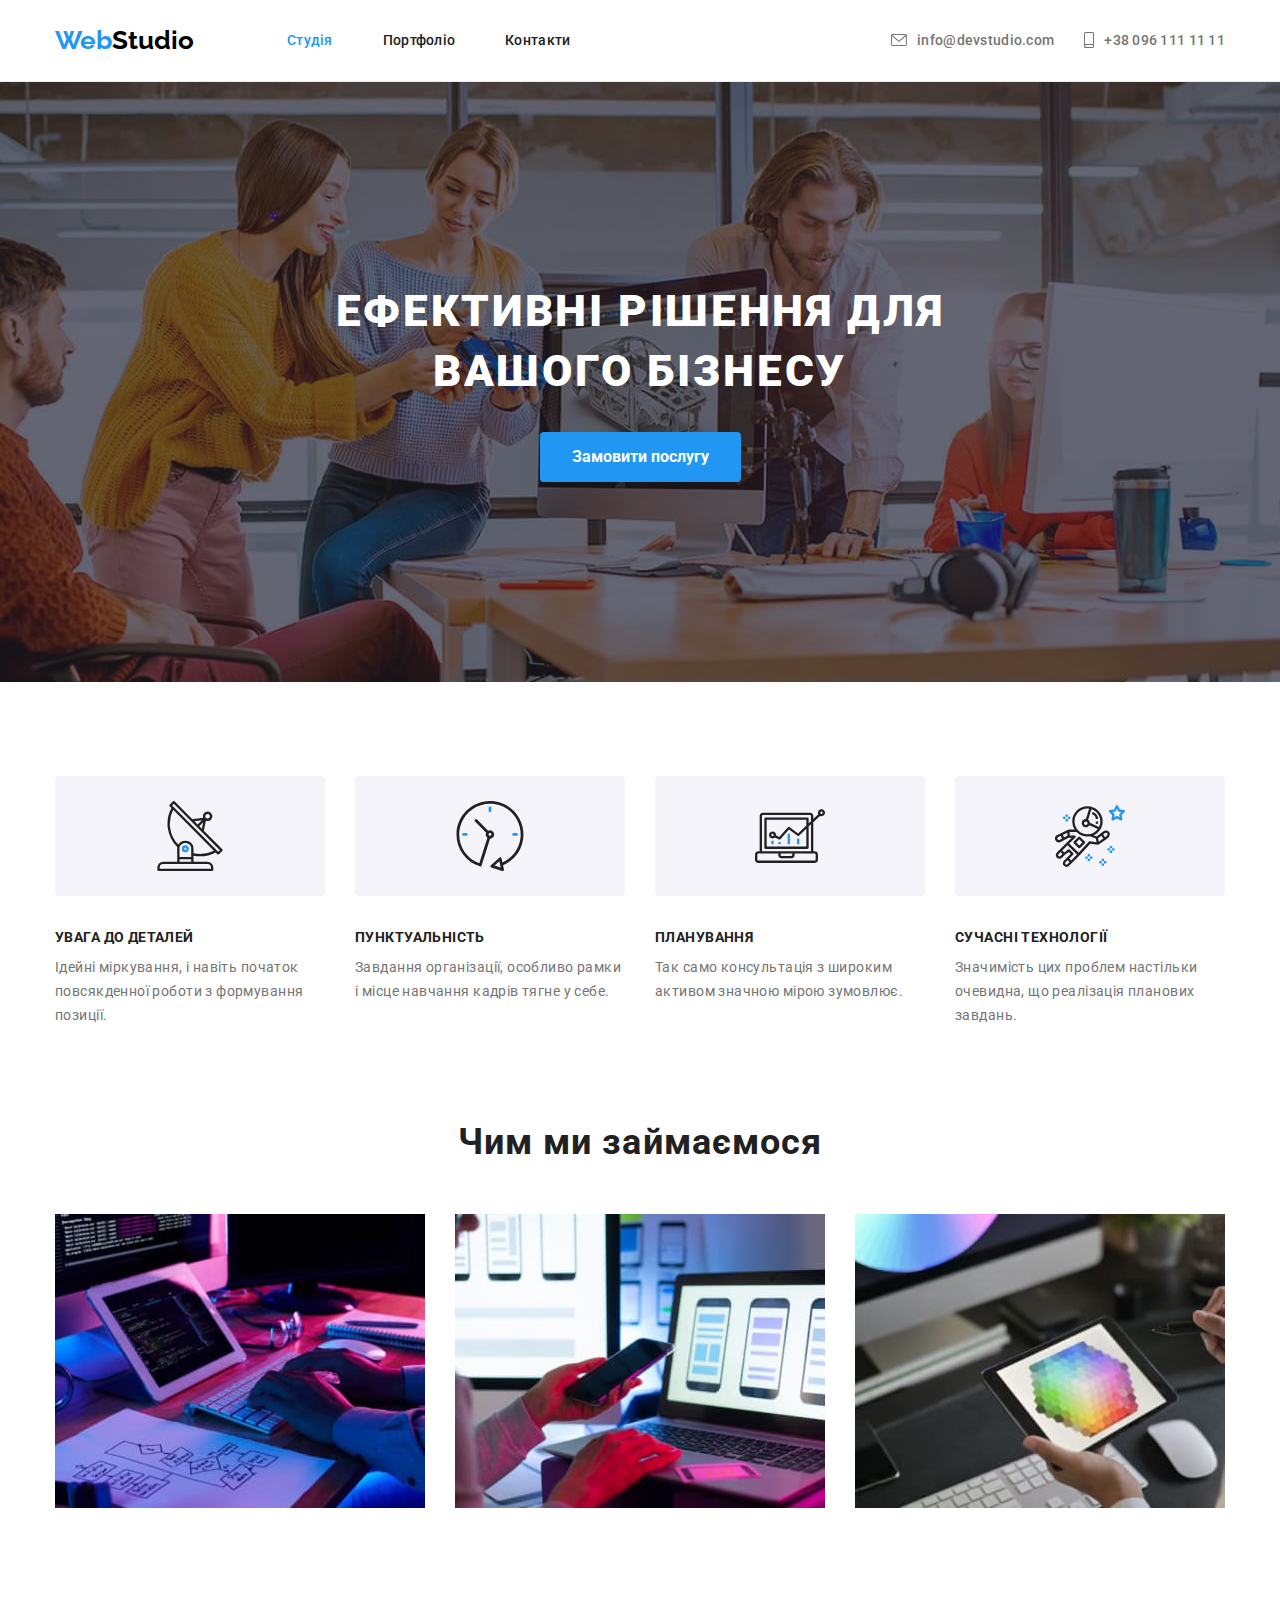
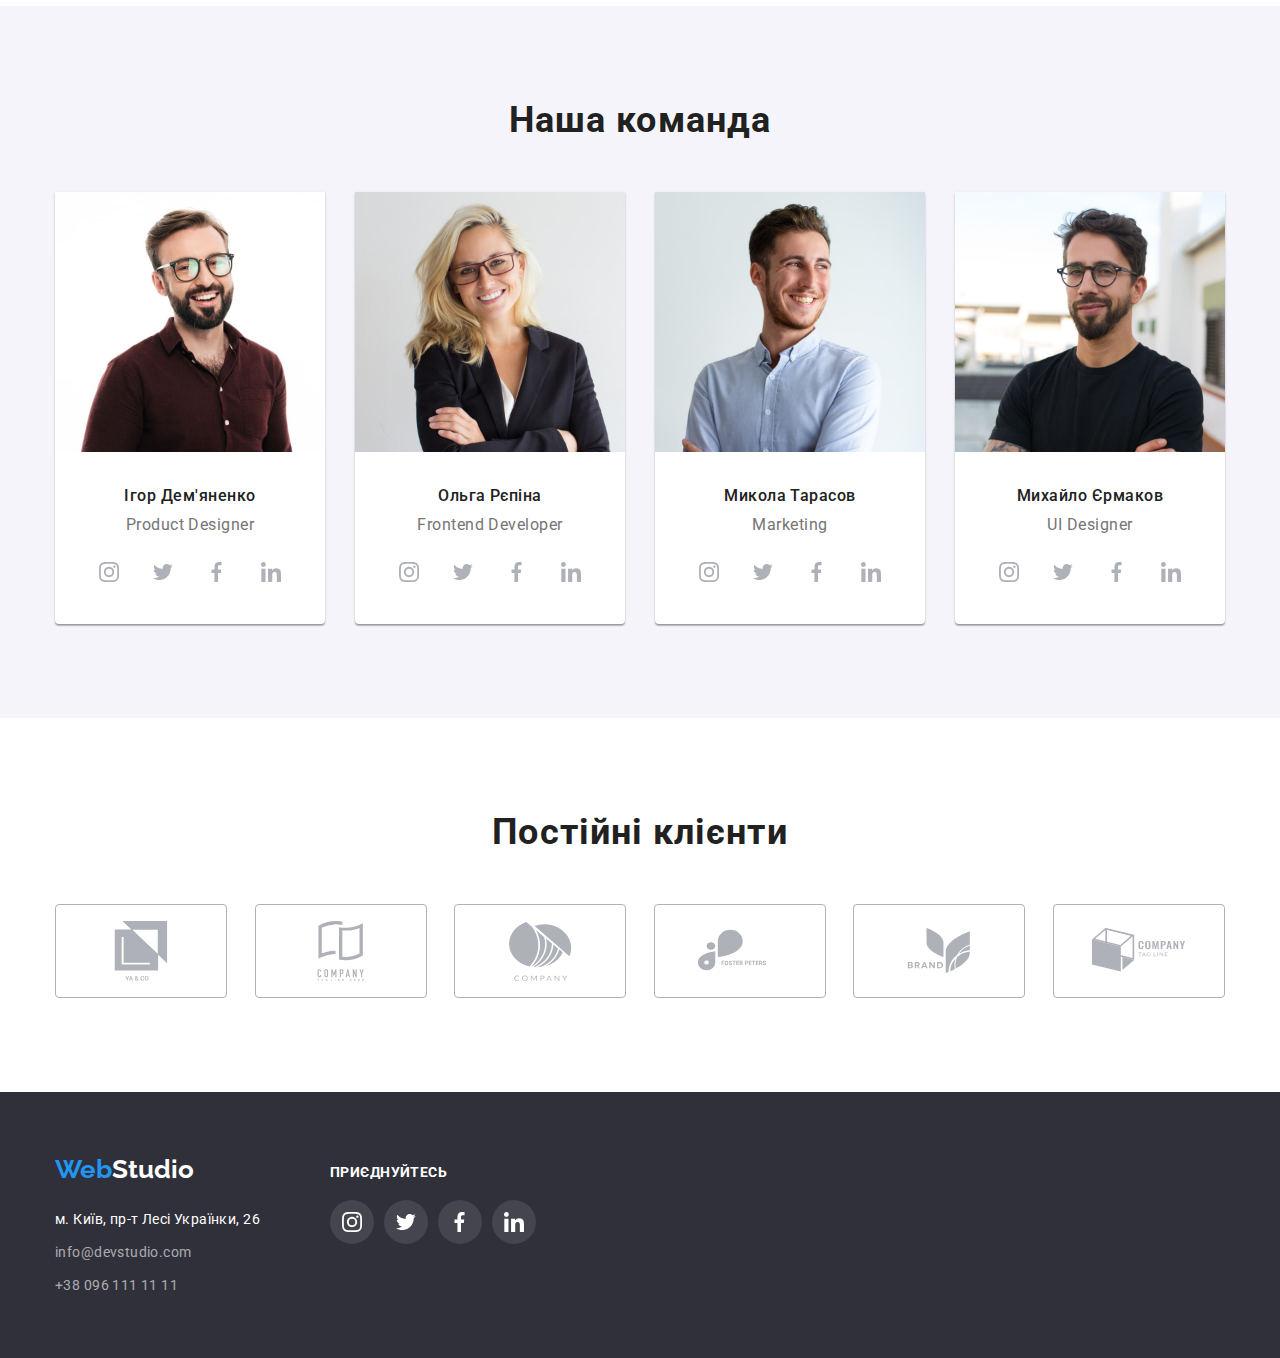
==== index.html @ ef800c25 "Добавляет предыдущие файлы" ====
<!DOCTYPE html>
<html lang="uk">
  <head>
    <meta charset="UTF-8" />
    <meta http-equiv="X-UA-Compatible" content="IE=edge" />
    <meta name="viewport" content="width=, initial-scale=1.0" />
    <title>WebStudio</title>
    <link
      href="https://fonts.googleapis.com/css2?family=Pacifico&family=Raleway:wght@700&family=Roboto:wght@400;500;700;900&display=swap"
      rel="stylesheet"
    />
    <link
      rel="stylesheet"
      href="https://cdnjs.cloudflare.com/ajax/libs/modern-normalize/1.1.0/modern-normalize.min.css"
    />
    <link rel="stylesheet" href="./css/styles.css" />
  </head>
  <body>
    <header class="header">
      <!-- Навигация -->
      <div class="header-container container">
        <nav class="nav-header">
          <a class="logo link" href="./index.html" lang="en"
            ><span>Web</span>Studio</a
          >

          <ul class="nav-site list">
            <li class="nav-items">
              <a class="link active" href="./index.html">Студія</a>
            </li>
            <li class="nav-items">
              <a class="link" href="./portfolio.html">Портфоліо</a>
            </li>
            <li class="nav-items">
              <a class="link" href="">Контакти</a>
            </li>
          </ul>
        </nav>
        <!-- Контактная информация -->
        <ul class="nav-contacts list">
          <li class="contacts-items">
            <a class="link" href="mailto:info@devstudio.com">
              <svg class="contacts-icon" width="16" height="16">
                <use href="./images/symbol-defs.svg#icon-envelope"></use>
              </svg><span>info@devstudio.com</span></a
            >
          </li>
          <li class="contacts-items">
            <a class="link" href="tel:+380961111111">
              <svg class="contacts-icon" width="10" height="16">
                <use href="./images/symbol-defs.svg#icon-smartphone"></use>
              </svg><span>+38 096 111 11 11</span></a
            >
          </li>
        </ul>
      </div>
    </header>

    <main>
      <!-- Блок Герой -->
      <section class="hero">
        <h1 class="hero-title">Ефективні рішення для<br />вашого бізнесу</h1>
        <button class="button" type="button">Замовити послугу</button>
      </section>
      <!-- Достоинства -->
      <section class="dignity-container section container">
        <h2 class="hide">Переваги</h2>

        <ul class="dignity list">
          <li class="dignity-items">
            <svg class="dignity-icons" width="270" height="120">
              <use href="./images/symbol-defs.svg#icon-antenna"></use>
            </svg>
            <h3 class="dignity-title">УВАГА ДО ДЕТАЛЕЙ</h3>
            <p class="dignity-text">
              Ідейні міркування, і навіть початок повсякденної роботи з
              формування позиції.
            </p>
          </li>
          <li class="dignity-items">
            <svg class="dignity-icons" width="270" height="120">
              <use href="./images/symbol-defs.svg#icon-clock"></use>
            </svg>
            <h3 class="dignity-title">ПУНКТУАЛЬНІСТЬ</h3>
            <p class="dignity-text">
              Завдання організації, особливо рамки і місце навчання кадрів тягне
              у себе.
            </p>
          </li>
          <li class="dignity-items">
            <svg class="dignity-icons" width="270" height="120">
              <use href="./images/symbol-defs.svg#icon-diagram"></use>
            </svg>
            <h3 class="dignity-title">ПЛАНУВАННЯ</h3>
            <p class="dignity-text">
              Так само консультація з широким активом значною мірою зумовлює.
            </p>
          </li>
          <li class="dignity-items">
            <svg class="dignity-icons" width="270" height="120">
              <use href="./images/symbol-defs.svg#icon-astronaut"></use>
            </svg>
            <h3 class="dignity-title">СУЧАСНІ ТЕХНОЛОГІЇ</h3>
            <p class="dignity-text">
              Значимість цих проблем настільки очевидна, що реалізація планових
              завдань.
            </p>
          </li>
        </ul>
      </section>
      <!-- Наша работа -->
      <section class="ourwork-container container">
        <h2 class="title">Чим ми займаємося</h2>
        <ul class="ourwork-list list">
          <li class="ourwork-items">
            <img
              src="./images/metier_1.jpg"
              alt="процес планування"
              width="370"
              height="294"
            />
          </li>
          <li class="ourwork-items">
            <img
              src="./images/metier_2.jpg"
              alt="процес створеня макету"
              width="370"
              height="294"
            />
          </li>
          <li class="ourwork-items">
            <img
              src="./images/metier_3.jpg"
              alt="процес графічного оформлення"
              width="370"
              height="294"
            />
          </li>
        </ul>
      </section>
      <!-- Наша команда -->
      <section class="ourteam section">
        <div class="ourteam-container container">
          <h2 class="ourteam-title title">Наша команда</h2>

          <ul class="ourteam-list list">
            <li class="team-items">
              <img
                src="./images/product_designer.jpg"
                alt="усміхнений молодий чоловік в окулярах с бородою"
                width="270"
                height="260"
              />
              <div class="team-about">
                <h3 class="team-name">Ігор Дем'яненко</h3>
                <p class="team-profession" lang="en">Product Designer</p>

                <ul class="team-social list">
                  <li class="social-items">
                    <a
                      href=""
                      class="team-link link-social link"
                      target="_blank"
                      rel="noreferrer noopener"
                    >
                      <svg class="social-icon team-icon" width="44" height="44">
                        <use
                          href="./images/symbol-defs.svg#icon-instagram"
                        ></use>
                      </svg>
                    </a>
                  </li>
                  <li class="social-items">
                    <a
                      href=""
                      class="team-link link-social link"
                      target="_blank"
                      rel="noreferrer noopener"
                    >
                      <svg class="social-icon team-icon" width="44" height="44">
                        <use href="./images/symbol-defs.svg#icon-Twitter"></use>
                      </svg>
                    </a>
                  </li>
                  <li class="social-items">
                    <a
                      href=""
                      class="team-link link-social link"
                      target="_blank"
                      rel="noreferrer noopener"
                    >
                      <svg class="social-icon team-icon" width="44" height="44">
                        <use
                          href="./images/symbol-defs.svg#icon-facebook"
                        ></use>
                      </svg>
                    </a>
                  </li>
                  <li class="social-items">
                    <a
                      href=""
                      class="team-link link-social link"
                      target="_blank"
                      rel="noreferrer noopener"
                    >
                      <svg class="social-icon team-icon" width="44" height="44">
                        <use
                          href="./images/symbol-defs.svg#icon-linkedin"
                        ></use>
                      </svg>
                    </a>
                  </li>
                </ul>
              </div>
            </li>
            <li class="team-items">
              <img
                src="./images/frontend_developer.jpg"
                alt="усміхнена молода дівчина в окулярах"
                width="270"
                height="260"
              />
              <div class="team-about">
                <h3 class="team-name">Ольга Рєпіна</h3>
                <p class="team-profession" lang="en">Frontend Developer</p>

                <ul class="team-social list">
                  <li class="social-items">
                    <a
                      href=""
                      class="team-link link-social link"
                      target="_blank"
                      rel="noreferrer noopener"
                    >
                      <svg class="social-icon team-icon" width="44" height="44">
                        <use
                          href="./images/symbol-defs.svg#icon-instagram"
                        ></use>
                      </svg>
                    </a>
                  </li>
                  <li class="social-items">
                    <a
                      href=""
                      class="team-link link-social link"
                      target="_blank"
                      rel="noreferrer noopener"
                    >
                      <svg class="social-icon team-icon" width="44" height="44">
                        <use href="./images/symbol-defs.svg#icon-Twitter"></use>
                      </svg>
                    </a>
                  </li>
                  <li class="social-items">
                    <a
                      href=""
                      class="team-link link-social link"
                      target="_blank"
                      rel="noreferrer noopener"
                    >
                      <svg class="social-icon team-icon" width="44" height="44">
                        <use
                          href="./images/symbol-defs.svg#icon-facebook"
                        ></use>
                      </svg>
                    </a>
                  </li>
                  <li class="social-items">
                    <a
                      href=""
                      class="team-link link-social link"
                      target="_blank"
                      rel="noreferrer noopener"
                    >
                      <svg class="social-icon team-icon" width="44" height="44">
                        <use
                          href="./images/symbol-defs.svg#icon-linkedin"
                        ></use>
                      </svg>
                    </a>
                  </li>
                </ul>
              </div>
            </li>
            <li class="team-items">
              <img
                src="./images/marketing.jpg"
                alt="усміхнений молодий чоловік"
                width="270"
                height="260"
              />
              <div class="team-about">
                <h3 class="team-name">Микола Тарасов</h3>
                <p class="team-profession" lang="en">Marketing</p>
                <ul class="team-social list">
                  <li class="social-items">
                    <a
                      href=""
                      class="team-link link-social link"
                      target="_blank"
                      rel="noreferrer noopener"
                    >
                      <svg class="social-icon team-icon" width="44" height="44">
                        <use
                          href="./images/symbol-defs.svg#icon-instagram"
                        ></use>
                      </svg>
                    </a>
                  </li>
                  <li class="social-items">
                    <a
                      href=""
                      class="team-link link-social link"
                      target="_blank"
                      rel="noreferrer noopener"
                    >
                      <svg class="social-icon team-icon" width="44" height="44">
                        <use href="./images/symbol-defs.svg#icon-Twitter"></use>
                      </svg>
                    </a>
                  </li>
                  <li class="social-items">
                    <a
                      href=""
                      class="team-link link-social link"
                      target="_blank"
                      rel="noreferrer noopener"
                    >
                      <svg class="social-icon team-icon" width="44" height="44">
                        <use
                          href="./images/symbol-defs.svg#icon-facebook"
                        ></use>
                      </svg>
                    </a>
                  </li>
                  <li class="social-items">
                    <a
                      href=""
                      class="team-link link-social link"
                      target="_blank"
                      rel="noreferrer noopener"
                    >
                      <svg class="social-icon team-icon" width="44" height="44">
                        <use
                          href="./images/symbol-defs.svg#icon-linkedin"
                        ></use>
                      </svg>
                    </a>
                  </li>
                </ul>
              </div>
            </li>
            <li class="team-items">
              <img
                src="./images/ui_designer.jpg"
                alt="усміхнений молодий чоловік в окулярах с бородою"
                width="270"
                height="260"
              />
              <div class="team-about">
                <h3 class="team-name">Михайло Єрмаков</h3>
                <p class="team-profession" lang="en">UI Designer</p>
                <ul class="team-social list">
                  <li class="social-items">
                    <a
                      href=""
                      class="team-link link-social link"
                      target="_blank"
                      rel="noreferrer noopener"
                    >
                      <svg class="social-icon team-icon" width="44" height="44">
                        <use
                          href="./images/symbol-defs.svg#icon-instagram"
                        ></use>
                      </svg>
                    </a>
                  </li>
                  <li class="social-items">
                    <a
                      href=""
                      class="team-link link-social link"
                      target="_blank"
                      rel="noreferrer noopener"
                    >
                      <svg class="social-icon team-icon" width="44" height="44">
                        <use href="./images/symbol-defs.svg#icon-Twitter"></use>
                      </svg>
                    </a>
                  </li>
                  <li class="social-items">
                    <a
                      href=""
                      class="team-link link-social link"
                      target="_blank"
                      rel="noreferrer noopener"
                    >
                      <svg class="social-icon team-icon" width="44" height="44">
                        <use
                          href="./images/symbol-defs.svg#icon-facebook"
                        ></use>
                      </svg>
                    </a>
                  </li>
                  <li class="social-items">
                    <a
                      href=""
                      class="team-link link-social link"
                      target="_blank"
                      rel="noreferrer noopener"
                    >
                      <svg class="social-icon team-icon" width="44" height="44">
                        <use
                          href="./images/symbol-defs.svg#icon-linkedin"
                        ></use>
                      </svg>
                    </a>
                  </li>
                </ul>
              </div>
            </li>
          </ul>
        </div>
      </section>
      <!-- Постоянные клиенты -->
      <section class="clients section container">
        <h2 class="clients-title title">Постійні клієнти</h2>

        <ul class="clients-list list">
          <li class="client-items">
            <a
              href=""
              class="clients-link link"
              target="_blank"
              rel="noreferrer noopener"
            >
              <svg class="clients-icon" width="170" height="92">
                <use href="./images/symbol-defs.svg#icon-yoco"></use>
              </svg>
            </a>
          </li>
          <li class="client-items">
            <a
              href=""
              class="clients-link link"
              target="_blank"
              rel="noreferrer noopener"
            >
              <svg class="clients-icon" width="170" height="92">
                <use href="./images/symbol-defs.svg#icon-tagline"></use>
              </svg>
            </a>
          </li>
          <li class="client-items">
            <a
              href=""
              class="clients-link link"
              target="_blank"
              rel="noreferrer noopener"
            >
              <svg class="clients-icon" width="170" height="92">
                <use href="./images/symbol-defs.svg#icon-company"></use>
              </svg>
            </a>
          </li>
          <li class="client-items">
            <a
              href=""
              class="clients-link link"
              target="_blank"
              rel="noreferrer noopener"
            >
              <svg class="clients-icon" width="170" height="92">
                <use href="./images/symbol-defs.svg#icon-forestpeter"></use>
              </svg>
            </a>
          </li>
          <li class="client-items">
            <a
              href=""
              class="clients-link link"
              target="_blank"
              rel="noreferrer noopener"
            >
              <svg class="clients-icon" width="170" height="92">
                <use href="./images/symbol-defs.svg#icon-brand"></use>
              </svg>
            </a>
          </li>
          <li class="client-items">
            <a
              href=""
              class="clients-link link"
              target="_blank"
              rel="noreferrer noopener"
            >
              <svg class="clients-icon" width="170" height="92">
                <use href="./images/symbol-defs.svg#icon-tag"></use>
              </svg>
            </a>
          </li>
        </ul>
      </section>
    </main>

    <footer class="footer">
      <div class="footer-container container">
        <div class="footer-items">
          <!-- logo -->
          <a class="logo link" href="./index.html" lang="en">
            <span>Web</span>Studio</a
          >
          <!-- Как найти -->
          <address class="footer-address address">
            <ul class="address-list list">
              <li class="address-items">
                <a
                  class="link"
                  target="_blank"
                  rel="noreferrer noopener"
                  href="https://goo.gl/maps/oZcnaYU12z9c5pJu7"
                  >м. Київ, пр-т Лесі Українки, 26</a
                >
              </li>

              <li class="address-items">
                <a class="address-contact link" href="mailto:info@devstudio.com"
                  >info@devstudio.com</a
                >
              </li>

              <li class="address-items">
                <a class="address-contact link" href="tel:+380961111111"
                  >+38 096 111 11 11</a
                >
              </li>
            </ul>
          </address>
        </div>
        <div class="footer-items">
          <h2 class="footer-title">приєднуйтесь</h2>

          <ul class="social-list list">
            <li class="social-items">
              <a
                href=""
                class="footer-soclink link-social link"
                target="_blank"
                rel="noreferrer noopener"
              >
                <svg class="footer-socicon social-icon" width="44" height="44">
                  <use href="./images/symbol-defs.svg#icon-instagram"></use>
                </svg>
              </a>
            </li>
            <li class="social-items">
              <a
                href=""
                class="footer-soclink link-social link"
                target="_blank"
                rel="noreferrer noopener"
              >
                <svg class="footer-socicon social-icon" width="44" height="44">
                  <use href="./images/symbol-defs.svg#icon-Twitter"></use>
                </svg>
              </a>
            </li>
            <li class="social-items">
              <a
                href=""
                class="footer-soclink link-social link"
                target="_blank"
                rel="noreferrer noopener"
              >
                <svg class="footer-socicon social-icon" width="44" height="44">
                  <use href="./images/symbol-defs.svg#icon-facebook"></use>
                </svg>
              </a>
            </li>
            <li class="social-items">
              <a
                href=""
                class="footer-soclink link-social link"
                target="_blank"
                rel="noreferrer noopener"
              >
                <svg class="footer-socicon social-icon" width="44" height="44">
                  <use href="./images/symbol-defs.svg#icon-linkedin"></use>
                </svg>
              </a>
            </li>
          </ul>
        </div>
      </div>
    </footer>
  </body>
</html>
---- css/styles.css ----
/* Шрифты
font-family: 'Pacifico', cursive;
font-family: 'Raleway', sans-serif;
font-family: 'Roboto', sans-serif;
 */
:root {
    --brend-color: #2196F3;
    --white-color: #ffffff;
    --text-title-color: #212121;
    --text-main-color: #757575;
    --background-main-color: #F5F5F5;
    --background-secondary-color: #F5F4FA;
    --background-footer-color: #2F303A;
    --footer-text-color: #FFFFFF;
    --social-icon-color: #AFB1B8;
}
*,
*::before,
*::after {
    box-sizing: border-box;
}
body {
    background-color: var(--white-color);
    color: var(--text-main-color);

    font-family: 'Roboto', sans-serif;
}
ul {
    margin: 0;
    padding: 0;
}
h1,
h2,
h3,
h4,
h5,
h6 {
    margin: 0;
}
p {
    margin: 0;
}
.list {
    list-style: none;
}
.link {
    display: block;
    text-decoration: none;
    color: inherit;
}
.hide {
    position: absolute;
    width: 1px;
    height: 1px;
    margin: -1px;
    padding: 0;
    overflow: hidden;
    border: 0;
    clip: rect(0 0 0 0);
}
.button {
    padding: 10px 32px;
    color: #ffffff;
    background-color: var(--brend-color);
    border-radius: 4px;
    border: none;

    font-family: 'Roboto';
    font-weight: 700;
    font-size: 16px;
    line-height: 1.88;

}
/* Список иконок соц. сетей */
.social-list {
    display: flex;
    justify-content: space-between;
}
.link-social {
    width: 44px;
    height: 44px;
    border-radius: 50%;
}
.social-icon {
    padding: 12px;
}
/* ------- */

.button:hover,
.button:focus {
    color: var(--brend-color);
    background-color: #ffffff;
}
.title {
    color: var(--text-title-color);
    font-family: 'Roboto', sans-serif;
    font-weight: 700;
    font-size: 36px;
    line-height: 1.16;
    text-align: center;
    letter-spacing: 0.03em;
}
.address {
    font-style: normal;
}
.container {
    width: 1200px;
    margin: 0 auto;
    padding-left: 15px;
    padding-right: 15px;
}
.section {
    padding-top: 94px;
    padding-bottom: 94px;
}

/* --Индивидуальные классы-- */

/* -header- */
.header {
    border-bottom: 1px solid #ECECEC;

}
.header-container {
    display: flex;
    align-items: center;
}
/* logo */
.logo {
    color: #000000;

    font-family: 'Raleway', sans-serif;
    font-weight: 700;
    font-size: 26px;
    line-height: 1.38;
}
.logo span {
    color: var(--brend-color);
}

/* Навигация сайта и контакты*/
header {
    background-color: #FFFFFF;
    line-height: 1.14;
    
}
.nav-header {
    display: flex;
    align-items: center;
}
.nav-site {
    display: flex;
    align-items: center;
    margin-left: 93px;
}
.nav-items > .link,
.contacts-items > .link {
    display: block;
    padding-top: 32px;
    padding-bottom: 32px;
}
.nav-items + .nav-items{
    margin-left: 50px;
}
.nav-site .link,
.nav-contacts .link {
    color: var(--text-title-color);

    font-weight: 500;
    font-size: 14px;
    letter-spacing: 0.02em;
}
.nav-site .link:hover,
.nav-site .link:focus,
.nav-contacts .link:hover,
.nav-contacts .link:focus  {
    color: var(--brend-color);
}
.nav-contacts {
    display: flex;
    align-items: center;
    margin-left: auto;
}
.contacts-items + .contacts-items {
    margin-left: 30px;
}
.nav-contacts .link {
    color: var(--text-main-color)
}
.nav-site .active {
    color: var(--brend-color);
}
.contacts-icon {
    vertical-align: text-bottom;
    margin-right: 10px;
    fill: currentColor;
}
/* -main- */
/* Герой */
.hero {
    display: flex;
    flex-direction: column;
    justify-content: center;
    align-items: center;

    max-width: 1600px;
    margin: 0 auto;
    padding-top: 200px;
    padding-bottom: 200px;
    
    background-color: #2F303A;
    background-image:  linear-gradient(rgba(47, 48, 58, 0.4),rgba(47, 48, 58, 0.4)), url(../images/bg-hero.jpg);
    background-repeat: no-repeat;
    background-position: center;
}
.hero-title {
    margin-bottom: 30px;
    color: #ffffff;

    font-family: 'Roboto', sans-serif;
    font-weight: 900;
    font-size: 44px;
    line-height: 1.36;
    text-align: center;
    letter-spacing: 0.06em;
    text-transform: uppercase;
}
/* Достоинства */
.dignity.list {
    display: flex;
}
.dignity-items {
    width: calc((1170px - (30px*3))/4);
}
.dignity-items + .dignity-items {
    margin-left: 30px;
}
.dignity-icons {
    border-radius: 4px;
    padding: 25px 100px;
    margin-bottom: 30px;

    background-color: var(--background-secondary-color);
}
.dignity-title {
    margin-bottom: 10px;

    color: var(--text-title-color);
    font-weight: 700;
    font-size: 14px;
    line-height: 1.14;
    letter-spacing: 0.03em;
    text-transform: uppercase;
}
.dignity-text {
    font-size: 14px;
    line-height: 1.71;
    letter-spacing: 0.03em;
}
/* Наша работа */
.ourwork-container {
    padding-bottom: 94px;
}
.ourwork-container > .title {
    margin-bottom: 50px;
}
.ourwork-list {
    display: flex;
    justify-content: space-between;
}
/* Наша команда */
.ourteam {
    background-color: var(--background-secondary-color);
}
.ourteam-title {
    margin-bottom: 50px;
}
.ourteam-list {
    display: flex;
    justify-content: space-between;
}
.team-items {
    background-color: var(--white-color);
    border-radius: 0px 0px 4px 4px;
    box-shadow: 0px 1px 3px rgba(0, 0, 0, 0.12), 0px 1px 1px rgba(0, 0, 0, 0.14), 0px 2px 1px rgba(0, 0, 0, 0.2);
}
.team-about {
    padding-top: 30px;
    padding-bottom: 30px;
}
.team-name {
    margin-bottom: 10px;

    color: var(--text-title-color);
    font-weight: 500;
    font-size: 16px;
    line-height: 1.19;
    text-align: center;
    letter-spacing: 0.03em;
}
.team-profession {
    margin-bottom: 16px;

    font-size: 16px;
    line-height: 1.19;
    text-align: center;
    letter-spacing: 0.03em;
}
.team-social {
    display: flex;
    justify-content: space-between;
    padding-left: 32px;
    padding-right: 32px;
}
.team-icon {
    fill: var(--social-icon-color);
}
.team-link:hover .team-icon,
.team-link:focus .team-icon  {
    fill: var(--white-color);
}
.team-link:hover,
.team-link:focus {
    background-color: var(--brend-color);
}

/* Постоянные клиенты */
.clients {

}
.clients-title {
    margin-bottom: 50px;
}
.clients-list {
    display: flex;
    justify-content: space-between;
}
.clients-link {
    border: 1px solid var(--social-icon-color);
    border-radius: 4px;
}
.clients-link:hover,
.clients-link:focus {
    border-color: var(--brend-color);
}
.clients-icon {
    display: block;
    padding: 16px 32px;
    fill: var(--social-icon-color)
}
.clients-icon:hover,
.clients-icon:focus {
    fill: var(--brend-color);
}

/* -footer- */
.footer {
    color: var(--footer-text-color);
    background-color: var(--background-footer-color);
}
.footer-container {
    display: flex;
    padding-top: 60px;
    padding-bottom: 60px;
}
.footer .logo {
    color: var(--footer-text-color);
}
.footer-address {
    margin-top: 20px;
}
.address-items + .address-items {
    margin-top: 9px;
}
.address-list {
    font-family: 'Roboto', sans-serif;
    font-size: 14px;
    line-height: 1.71;
    letter-spacing: 0.03em;
}
.address-contact {
    color: rgba(255, 255, 255, 0.6);
}
.footer-items + .footer-items {
    margin-left: 70px;
}
.footer-items:nth-child(2) {
    width: 206px;
    padding-top: 12px;
}
.footer-title {
    margin-bottom: 20px;

    font-family: 'Roboto', sans-serif;
    font-weight: 700;
    font-size: 14px;
    line-height: calc(16/14);
    letter-spacing: 0.03em;
    text-transform: uppercase;

    color: #FFFFFF;
}
.footer-soclink {
    border-radius: 50%;
    background-color: rgba(255, 255, 255, 0.1);
}
.footer-soclink:hover,
.footer-soclink:focus {
    background-color: var(--brend-color);
}
.footer-socicon {
    fill: var(--white-color);
}


/* -- Портфолио html -- */

/* фильтр портфолио */
.filter-list {
    display: flex;
    justify-content: center;
    margin-bottom: 50px;
}
.filter-button {
    min-width: 73px;
    padding-top: 6px;
    padding-right: 22px;
    padding-bottom: 6px;
    padding-left: 22px;
    border: none;
    border-radius: 4px;

    color: var(--text-title-color);
    background-color: var(--background-secondary-color);

    font-family: 'Roboto', sans-serif;
    font-weight: 500;
    font-size: 16px;
    line-height: 1.62;
    text-align: center;
    letter-spacing: 0.03em;
}
.filter-items + .filter-items {
    margin-left: 8px;
}

.filter-button:hover,
.filter-button:focus {
    color: var(--white-color);
    background-color: var(--brend-color);
    box-shadow: 0px 3px 1px rgba(0, 0, 0, 0.1), 0px 1px 2px rgba(0, 0, 0, 0.08), 0px 2px 2px rgba(0, 0, 0, 0.12);
}
/* список примера работ */
.portfolio-list {
    display: flex;
    flex-wrap: wrap;
    margin: -15px;
}
.portfolio-items {
    width: calc((1170px - (30px*2))/3);
    margin: 15px;
    outline: 1px solid #EEEEEE;
}
.portfolio-element:hover,
.portfolio-element:focus {
    box-shadow: 0px 1px 1px rgba(0, 0, 0, 0.12), 0px 4px 4px rgba(0, 0, 0, 0.06), 1px 4px 6px rgba(0, 0, 0, 0.16);
}
.portfolio-about {
    padding: 20px 24px;
}
.portfolio-titel {
    color: var(--text-title-color);
    font-weight: 700;
    font-size: 18px;
    line-height: 2;
    letter-spacing: 0.06em;
}
.portfolio-text {
    margin-top: 4px;

    font-size: 16px;
    line-height: 1.88;
    letter-spacing: 0.03em;
}
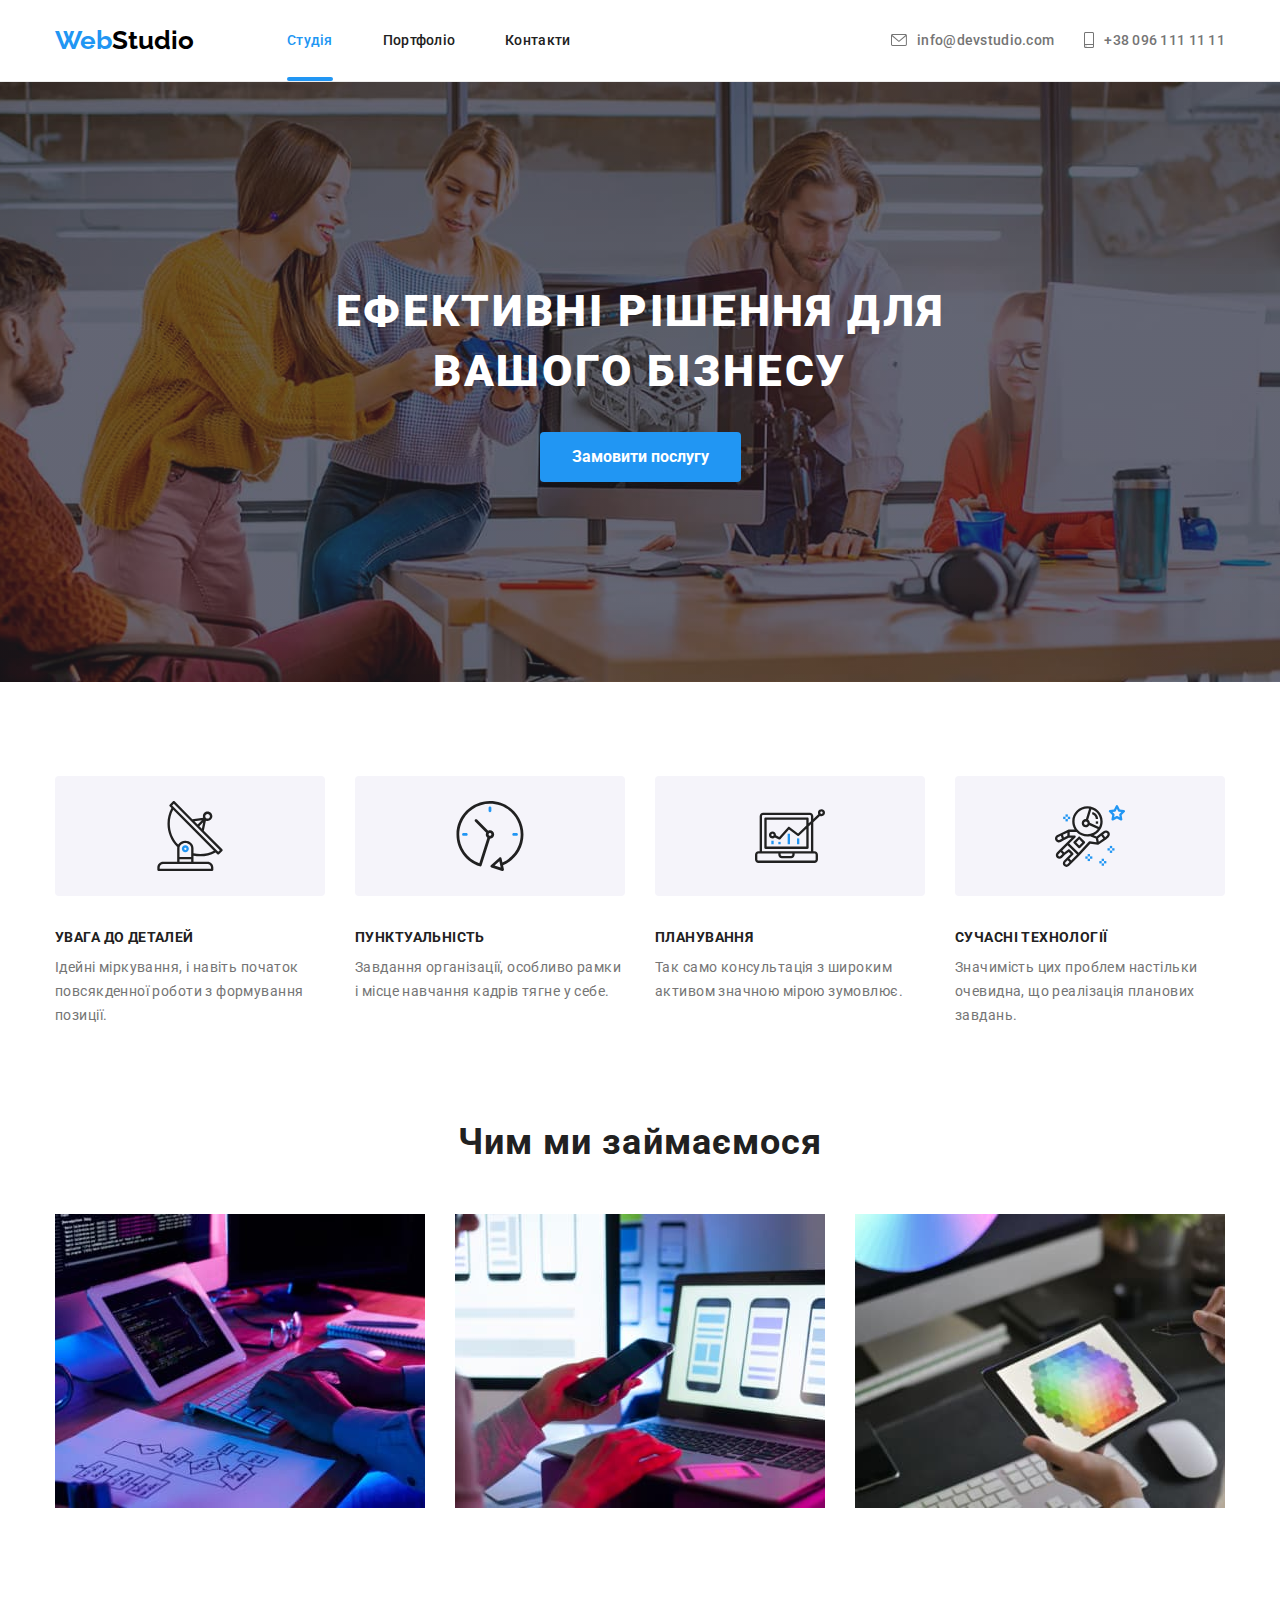
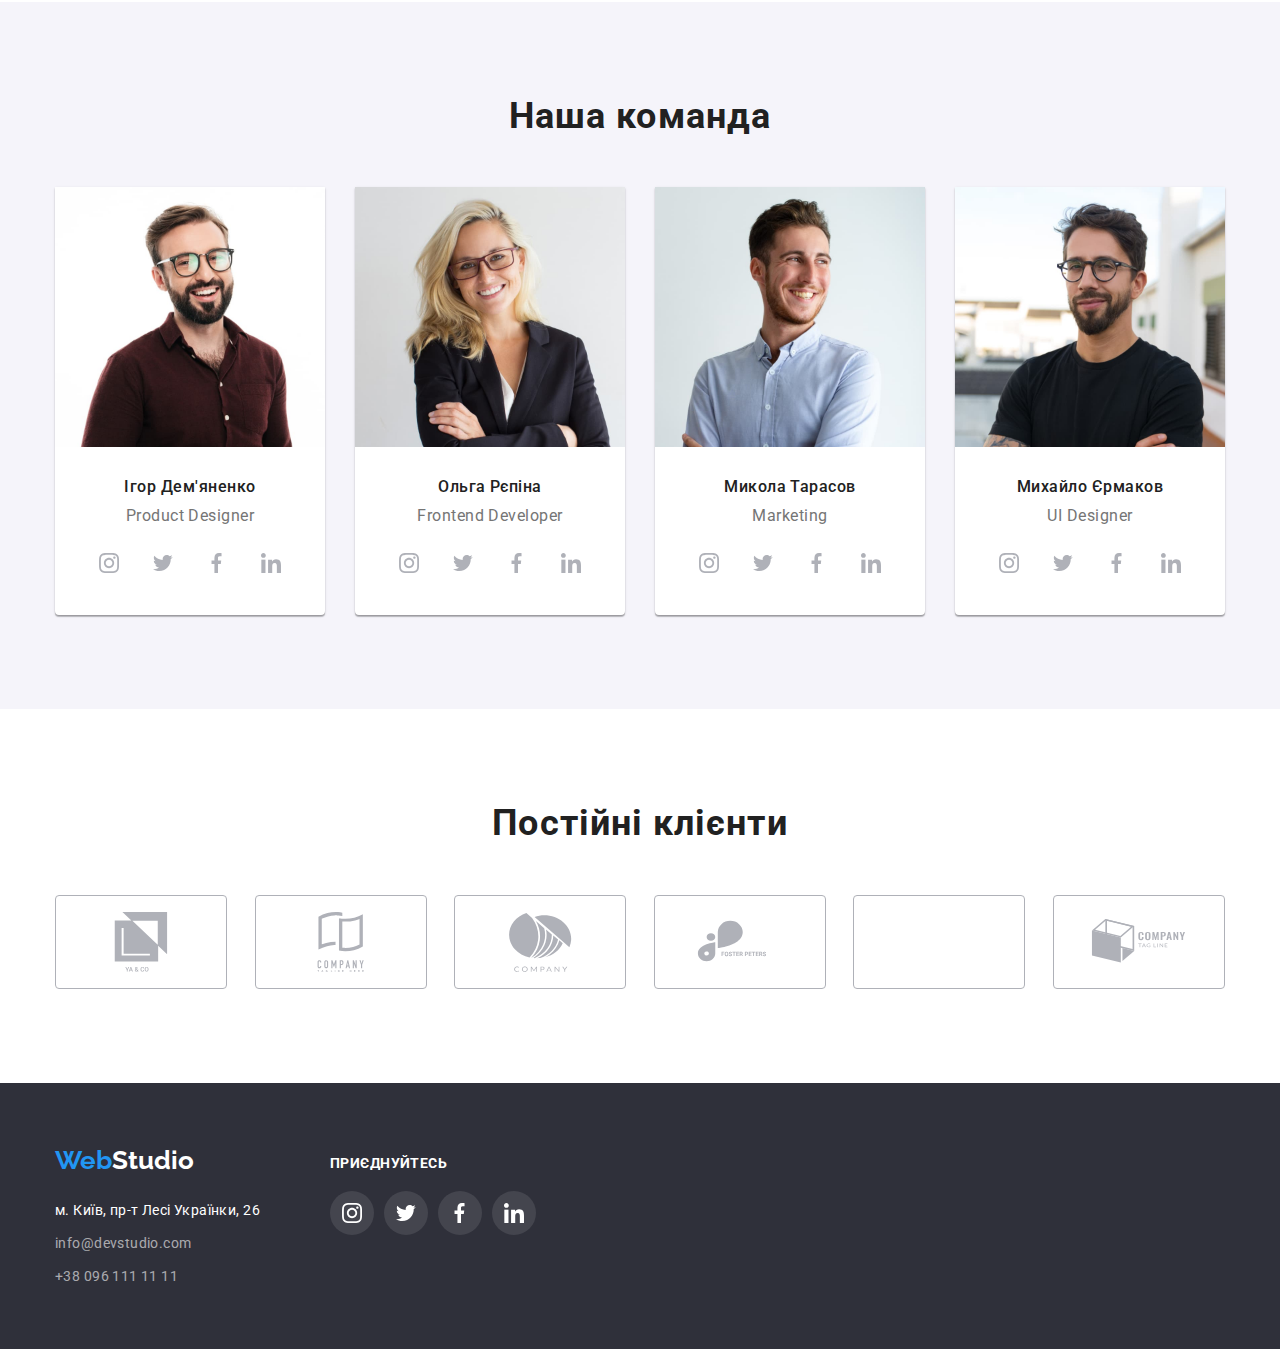
==== commit 77ce1c3f: "добавляет анимацию и модальное окно" ====
--- a/index.html
+++ b/index.html
@@ -60,7 +60,7 @@
       <!-- Блок Герой -->
       <section class="hero">
         <h1 class="hero-title">Ефективні рішення для<br />вашого бізнесу</h1>
-        <button class="button" type="button">Замовити послугу</button>
+        <button class="button" type="button" data-modal-open>Замовити послугу</button>
       </section>
       <!-- Достоинства -->
       <section class="dignity-container section container">
@@ -592,5 +592,16 @@
         </div>
       </div>
     </footer>
+    <div class="backdrop is-hidden" data-modal>
+      <div class="modal">
+        <button class="close" data-modal-close>
+          <svg class="footer-socicon close-icon" width="18" height="18">
+            <use href="./images/symbol-defs.svg#icon-close"></use>
+          </svg>
+        </button>
+      </div>
+    </div>
+
+    <script src="./js/modal.js"></script>
   </body>
 </html>
--- a/css/styles.css
+++ b/css/styles.css
@@ -13,6 +13,7 @@
     --background-footer-color: #2F303A;
     --footer-text-color: #FFFFFF;
     --social-icon-color: #AFB1B8;
+    --function-animation: cubic-bezier(0.4, 0, 0.2, 1);
 }
 *,
 *::before,
@@ -39,6 +40,9 @@
 }
 p {
     margin: 0;
+}
+img {
+    display: block;
 }
 .list {
     list-style: none;
@@ -70,6 +74,9 @@
     font-size: 16px;
     line-height: 1.88;
 
+    transition-property: color, background-color;
+    transition-duration: 250ms;
+    transition-timing-function: var(--function-animation);
 }
 /* Список иконок соц. сетей */
 .social-list {
@@ -85,7 +92,6 @@
     padding: 12px;
 }
 /* ------- */
-
 .button:hover,
 .button:focus {
     color: var(--brend-color);
@@ -169,6 +175,10 @@
     font-weight: 500;
     font-size: 14px;
     letter-spacing: 0.02em;
+
+    transition-property: color;
+    transition-duration: 250ms;
+    transition-timing-function: var(--function-animation);
 }
 .nav-site .link:hover,
 .nav-site .link:focus,
@@ -194,6 +204,21 @@
     vertical-align: text-bottom;
     margin-right: 10px;
     fill: currentColor;
+}
+.active {
+    position: relative;
+}
+.active::after {
+    content:"";
+
+    position: absolute;
+    bottom: -1px;
+
+    display: block;
+    width: 100%;
+    height: 4px;
+    border-radius: 2px;
+    background-color: var(--brend-color);
 }
 /* -main- */
 /* Герой */
@@ -314,6 +339,15 @@
 }
 .team-icon {
     fill: var(--social-icon-color);
+
+    transition-property: fill;
+    transition-duration: 250ms;
+    transition-timing-function: var(--function-animation);
+}
+.team-link {
+    transition-property: background-color;
+    transition-duration: 250ms;
+    transition-timing-function: var(--function-animation);
 }
 .team-link:hover .team-icon,
 .team-link:focus .team-icon  {
@@ -338,6 +372,10 @@
 .clients-link {
     border: 1px solid var(--social-icon-color);
     border-radius: 4px;
+
+    transition-property: border-color;
+    transition-duration: 250ms;
+    transition-timing-function: var(--function-animation);
 }
 .clients-link:hover,
 .clients-link:focus {
@@ -346,10 +384,14 @@
 .clients-icon {
     display: block;
     padding: 16px 32px;
-    fill: var(--social-icon-color)
-}
-.clients-icon:hover,
-.clients-icon:focus {
+    fill: var(--social-icon-color);
+
+    transition-property: fill;
+    transition-duration: 250ms;
+    transition-timing-function: var(--function-animation);
+}
+.clients-link:hover .clients-icon,
+.clients-link:focus .clients-icon {
     fill: var(--brend-color);
 }
 
@@ -403,6 +445,10 @@
 .footer-soclink {
     border-radius: 50%;
     background-color: rgba(255, 255, 255, 0.1);
+
+    transition-property: fill, background-color;
+    transition-duration: 250ms;
+    transition-timing-function: var(--function-animation);
 }
 .footer-soclink:hover,
 .footer-soclink:focus {
@@ -411,8 +457,51 @@
 .footer-socicon {
     fill: var(--white-color);
 }
-
-
+/* Модальное окно */
+
+.backdrop {
+    position: fixed;
+    top: 0;
+
+    width: 100%;
+    height: 100%;
+    background-color: #21212180;
+}
+.backdrop.is-hidden {
+    visibility: hidden;
+    opacity: 0;
+    pointer-events: none;
+}
+.modal {
+    position: absolute;
+    left: 50%;
+    top: 50%;
+
+    transform: translate(-50%, -50%);
+    width: 528px;
+    height: 581px;
+    background-color: var(--white-color);
+}
+.close {
+    position: absolute;
+    top: 8px;
+    right: 8px;
+
+    width: 30px;
+    height: 30px;
+    padding: 5px;
+
+    color: #000000;
+
+    
+    border-radius: 50%;
+    border: 1px solid #0000001A;
+    
+    background-color: transparent;
+}
+.close-icon {
+    fill: currentColor;
+}
 /* -- Портфолио html -- */
 
 /* фильтр портфолио */
@@ -439,6 +528,11 @@
     line-height: 1.62;
     text-align: center;
     letter-spacing: 0.03em;
+
+
+    transition-property: color, background-color, box-shadow;
+    transition-duration: 250ms;
+    transition-timing-function: var(--function-animation);
 }
 .filter-items + .filter-items {
     margin-left: 8px;
@@ -464,6 +558,45 @@
 .portfolio-element:hover,
 .portfolio-element:focus {
     box-shadow: 0px 1px 1px rgba(0, 0, 0, 0.12), 0px 4px 4px rgba(0, 0, 0, 0.06), 1px 4px 6px rgba(0, 0, 0, 0.16);
+
+}
+.portfolio-element {
+    transition-property: box-shadow;
+    transition-duration: 250ms;
+    transition-timing-function: var(--function-animation);
+}
+
+.tumb {
+    position: relative;
+    overflow: hidden;
+}
+.desc {
+    position: absolute;
+
+    transform: translateY(0);
+    padding-top: 63px;
+    padding-left: 24px;
+    width: 100%;
+    height: 294px;
+    background-color: #2195f3ee;
+
+    transition-property: transform;
+    transition-duration: 250ms;
+    transition-timing-function: var(--function-animation);
+}
+.desc-text {
+    width: 322px;
+
+    font-size: 18px;
+    line-height: calc(28/18);
+
+    letter-spacing: 0.03em;
+
+    color: var(--white-color);
+}
+.portfolio-element:hover .desc,
+.portfolio-element:focus .desc {
+    transform: translateY(-100%);
 }
 .portfolio-about {
     padding: 20px 24px;
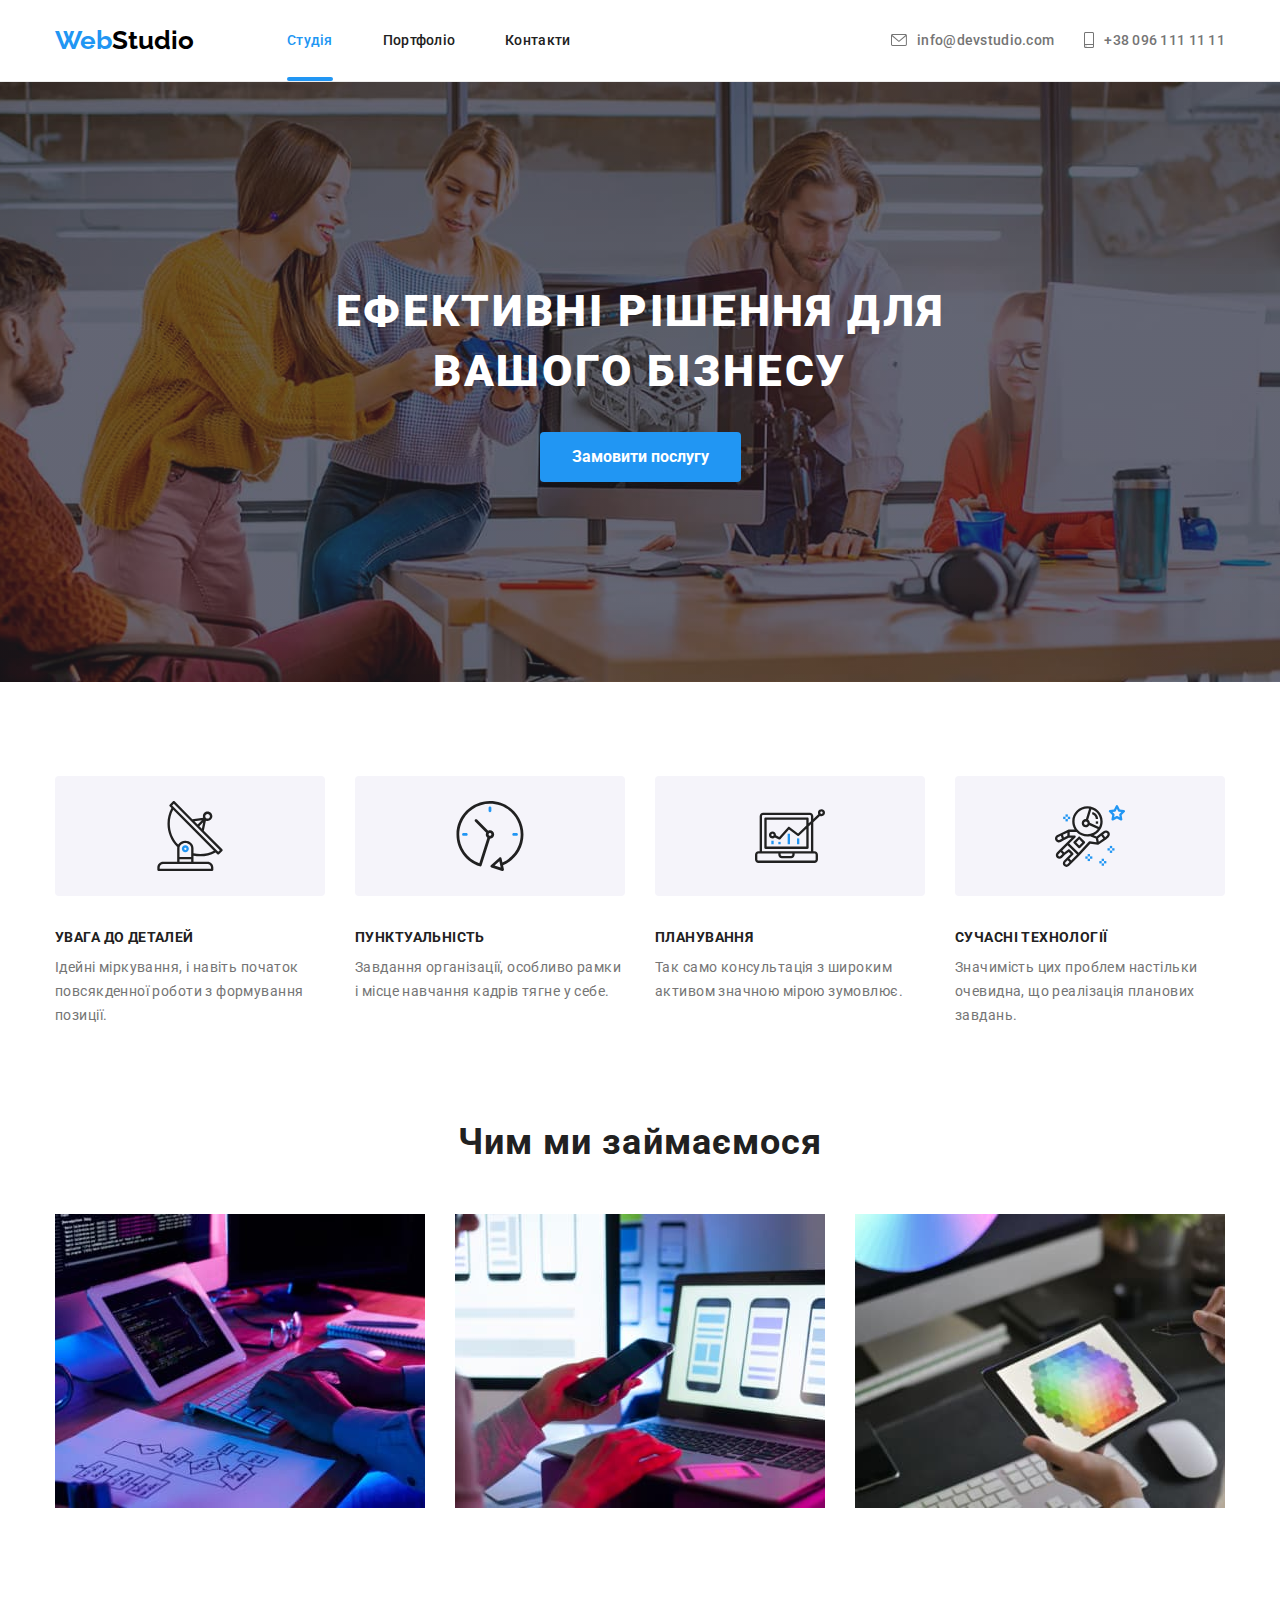
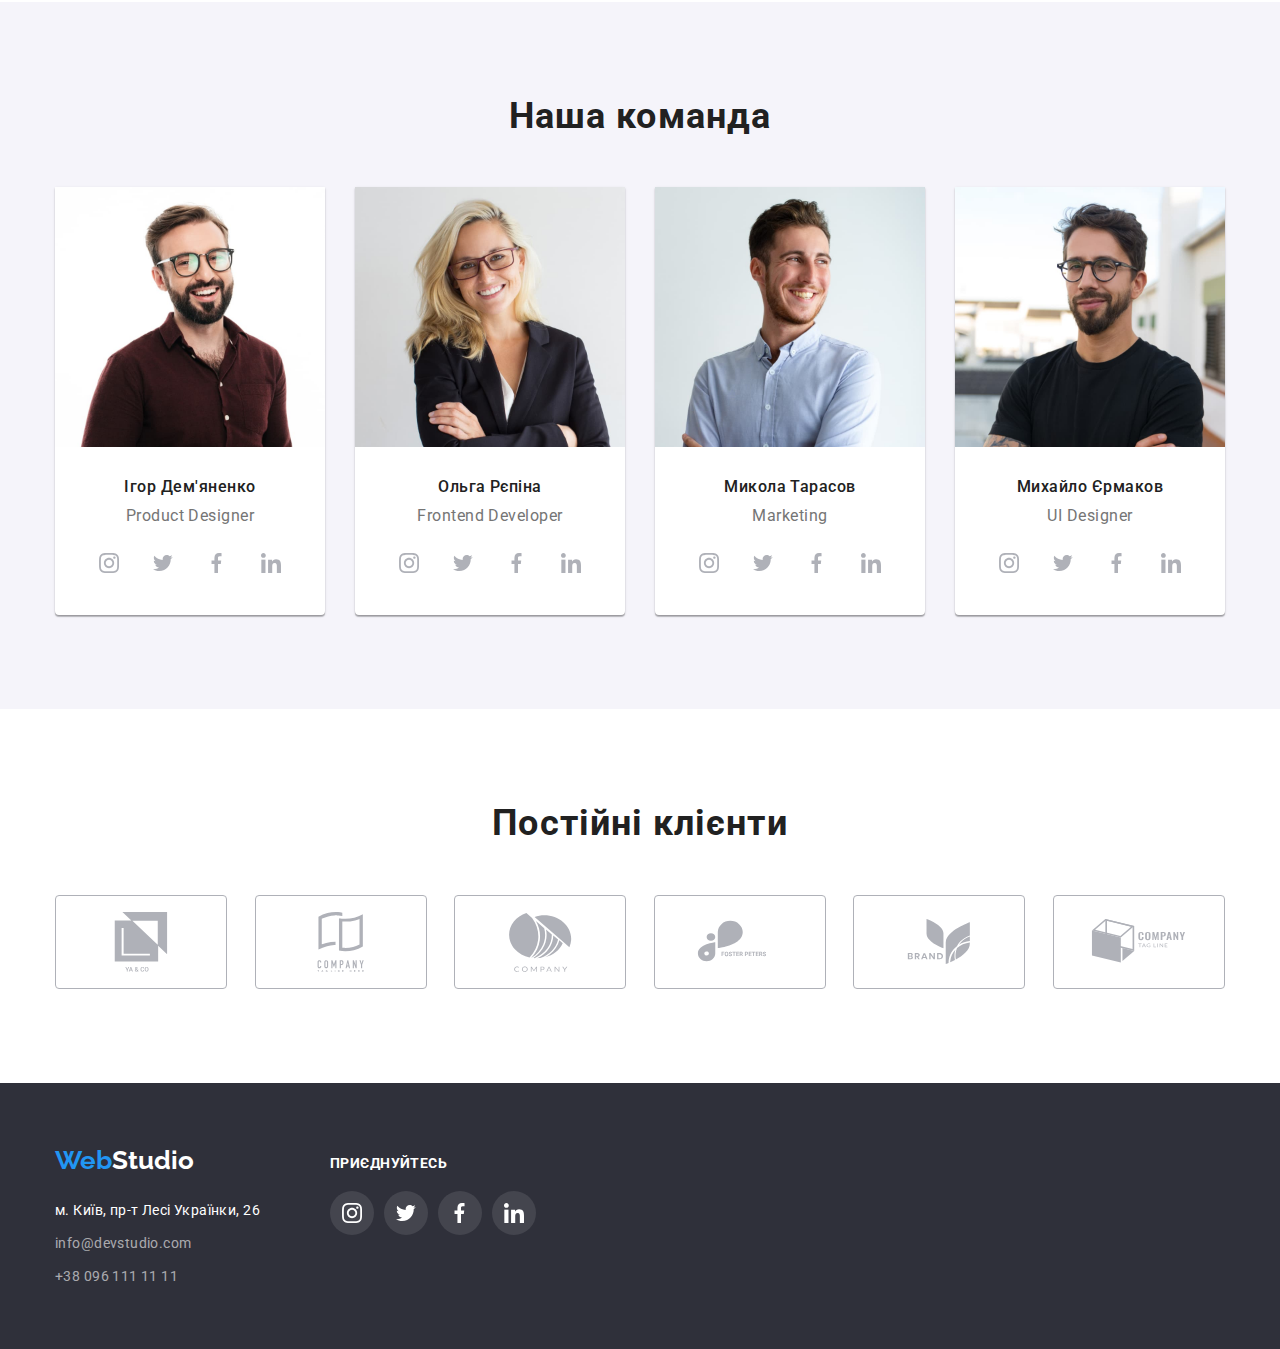
==== commit e646ba2f: "исправляет svg brend" ====
--- a/index.html
+++ b/index.html
@@ -482,7 +482,7 @@
               rel="noreferrer noopener"
             >
               <svg class="clients-icon" width="170" height="92">
-                <use href="./images/symbol-defs.svg#icon-brand"></use>
+                <use href="./images/symbol-defs.svg#icon-brend"></use>
               </svg>
             </a>
           </li>
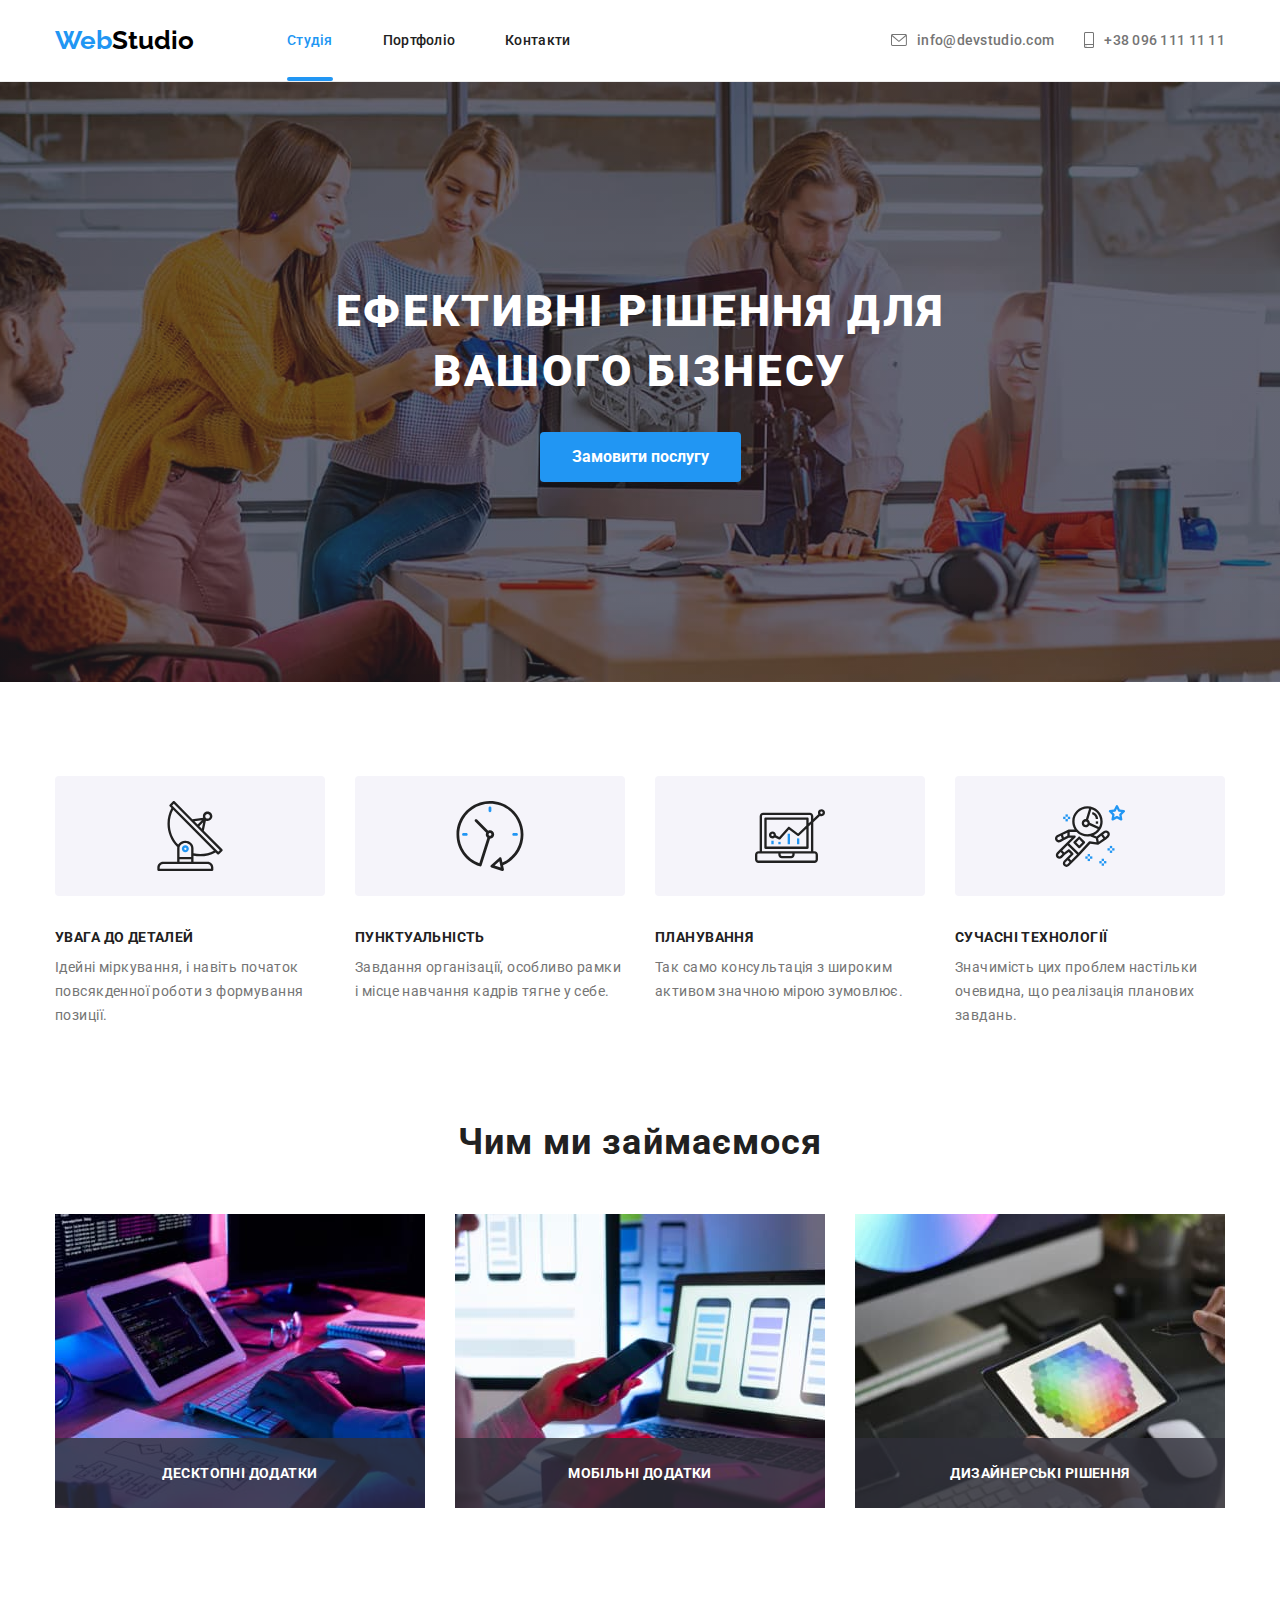
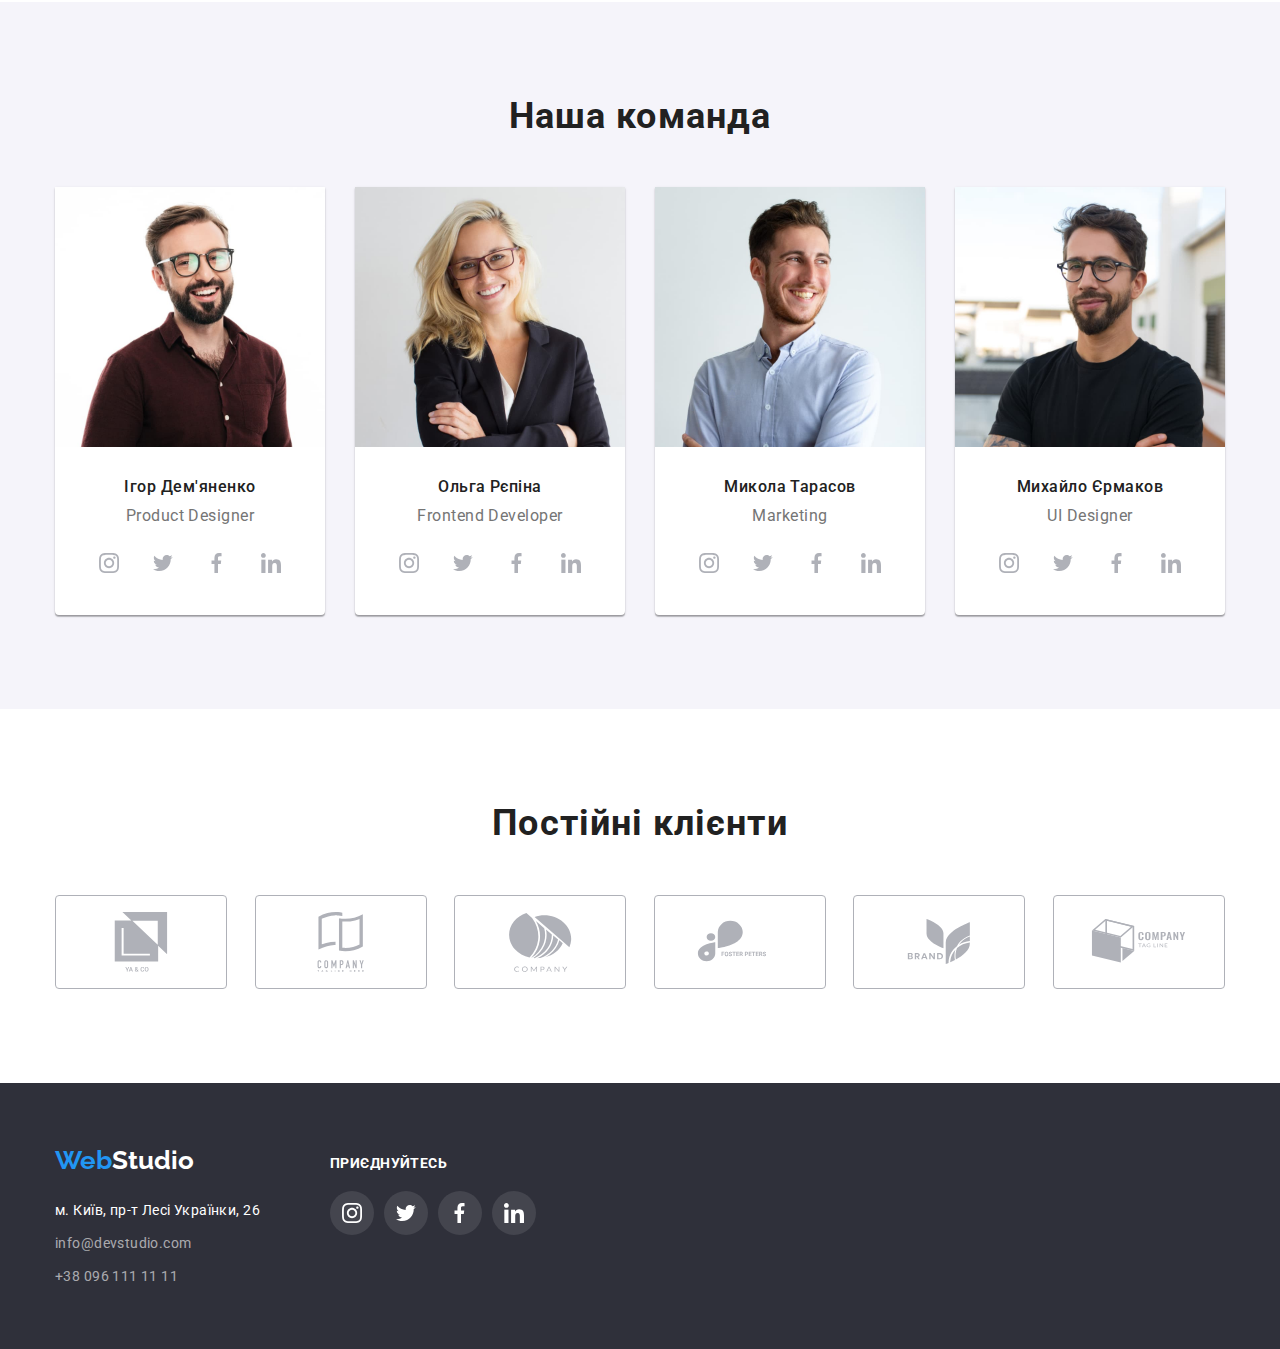
==== commit 73dbb4cb: "добавляет подпись img" ====
--- a/index.html
+++ b/index.html
@@ -113,28 +113,41 @@
         <h2 class="title">Чим ми займаємося</h2>
         <ul class="ourwork-list list">
           <li class="ourwork-items">
-            <img
+            <div class="tumb">
+              <img
               src="./images/metier_1.jpg"
               alt="процес планування"
               width="370"
               height="294"
-            />
+              />
+              <div class="ourwork-textblock">
+                <p class="ourwork-text">Десктопні додатки</p>
+              </div>
+            </div>
           </li>
           <li class="ourwork-items">
-            <img
+            <div class="tumb">
+              <img
               src="./images/metier_2.jpg"
               alt="процес створеня макету"
               width="370"
               height="294"
-            />
+              />
+              <div class="ourwork-textblock">
+                <p class="ourwork-text">Мобільні додатки</p>
+              </div>
           </li>
           <li class="ourwork-items">
-            <img
+            <div class="tumb">
+              <img
               src="./images/metier_3.jpg"
               alt="процес графічного оформлення"
               width="370"
               height="294"
-            />
+              />
+              <div class="ourwork-textblock">
+                <p class="ourwork-text">Дизайнерські рішення</p>
+              </div>
           </li>
         </ul>
       </section>
--- a/css/styles.css
+++ b/css/styles.css
@@ -293,6 +293,28 @@
     display: flex;
     justify-content: space-between;
 }
+.ourwork-textblock {
+    position: absolute;
+    bottom: 0;
+
+    width: 100%;
+    height: 70px;
+    padding-top: 27px;
+
+    background-color: rgba(47, 48, 58, 0.8);
+}
+.ourwork-text {
+
+    font-weight: 700;
+    font-size: 14px;
+    line-height: calc(16/14);
+    text-align: center;
+    letter-spacing: 0.03em;
+    text-transform: uppercase;
+
+    color: #FFFFFF;
+
+}
 /* Наша команда */
 .ourteam {
     background-color: var(--background-secondary-color);
